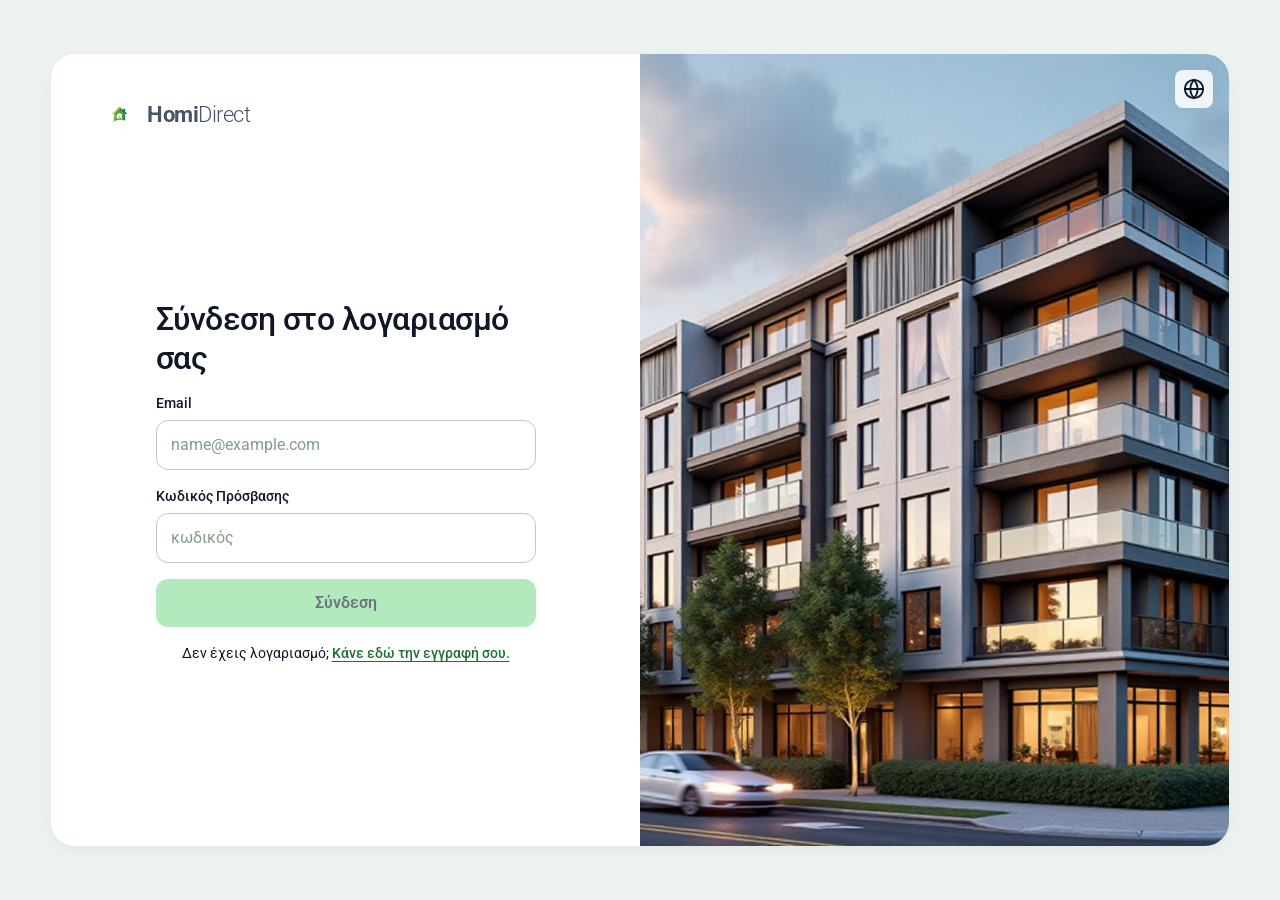
==== pages/login.html @ fa429a1b "first version ui for home, signup and login pages" ====
<!DOCTYPE html>
<html lang="el">

<head>
    <meta charset="UTF-8">
    <meta name="viewport" content="width=device-width, initial-scale=1.0">
    <link rel="icon" type="image/x-icon" href="../public/favicon.ico">
    <title>HomiDirect - Log in</title>
    <link rel="preconnect" href="https://fonts.googleapis.com">
    <link rel="preconnect" href="https://fonts.gstatic.com" crossorigin>
    <link href="https://fonts.googleapis.com/css2?family=Roboto:wght@300;400;500;700&display=swap" rel="stylesheet">
    <link rel="stylesheet" href="../styling/styles.css">
</head>

<body>
    <main class="auth-page">
        <div class="auth-card" style="--auth-image: url('../public/hero-bg.jpg')">

            <div class="dropdown auth-lang">
                <button class="icon-button" id="lang-button" data-i18n-aria="nav.language" aria-haspopup="true"
                    aria-expanded="false">
                    <svg width="22" height="22" viewBox="0 0 24 24" fill="none" stroke="currentColor" stroke-width="2"
                        stroke-linecap="round" stroke-linejoin="round" aria-hidden="true">
                        <circle cx="12" cy="12" r="10" />
                        <path d="M2 12h20" />
                        <path
                            d="M12 2a15.3 15.3 0 0 1 4 10 15.3 15.3 0 0 1-4 10 15.3 15.3 0 0 1-4-10 15.3 15.3 0 0 1 4-10z" />
                    </svg>
                </button>
                <ul class="dropdown-menu" id="lang-menu" hidden>
                    <li><button data-lang="en">English</button></li>
                    <li><button data-lang="el">Ελληνικά</button></li>
                </ul>
            </div>

            <section class="auth-form-side">
                <div class="auth-brand">
                    <img src="../public/logo.png" alt="HomiDirect logo">
                    <span><b>Homi</b>Direct</span>
                </div>

                <form class="auth-form" data-auth="login" method="post" novalidate>
                    <h1 class="auth-title" data-i18n="login.h1">Σύνδεση στο λογαριασμό σας</h1>

                    <div class="auth-field">
                        <label class="auth-label" for="email" data-i18n="auth.email">Email</label>
                        <input class="auth-input" type="email" id="email" name="email" autocomplete="email" required
                            placeholder="name@example.com" data-i18n-placeholder="auth.email.placeholder">
                    </div>

                    <div class="auth-field">
                        <label class="auth-label" for="password" data-i18n="auth.password">Κωδικός</label>
                        <input class="auth-input" type="password" id="password" name="password"
                            autocomplete="current-password" placeholder="Ο κωδικός σας..."
                            data-i18n-placeholder="auth.password.placeholder" required>
                    </div>

                    <button class="auth-btn" type="submit" data-i18n="auth.login.submit" disabled>Σύνδεση</button>

                    <p class="auth-switch"><span data-i18n="auth.login.haveAccount">Δεν έχεις λογαριασμό;</span> <a
                            href="register.html" data-i18n="auth.signup.link">Κάνε εδώ την εγγραφή σου.</a></p>
                </form>
            </section>
            <div class="auth-image-side" aria-hidden="true"></div>
        </div>
    </main>

    <script src="../scripts/i18n.js"></script>
    <script src="../scripts/auth.js"></script>

</body>

</html>
---- styling/styles.css ----
/* ==========================================================
   COLOR PALETTE
   ========================================================== */

:root {
    --background: hsl(0 0% 100%);
    --foreground: hsl(222 47% 11%);

    --primary: hsl(132 56% 68%);
    --primary-foreground: hsl(222 47% 11%);

    --secondary: hsl(89 59% 69%);
    --accent: hsl(61 61% 68%);

    --muted: hsl(132 20% 94%);
    --muted-foreground: hsl(132 16% 45%);

    --border: hsl(214 32% 91%);
    --destructive: hsl(0 84% 60%);

    --radius: 0.75rem;
    --shadow: 0 4px 20px -4px hsl(222 47% 11% / 0.08);

    /* auth pages */
    --auth-radius: calc(var(--radius) * 2);
    --auth-link: hsl(132 56% 28%);
    --auth-input-border: color-mix(in srgb, var(--foreground) 25%, var(--background));
}

.dark {
    --background: hsl(222 47% 11%);
    --foreground: hsl(210 40% 98%);

    --primary: hsl(132 56% 45%);
    --primary-foreground: hsl(0 0% 100%);

    --secondary: hsl(89 30% 18%);
    --accent: hsl(61 50% 55%);

    --muted: hsl(89 20% 18%);
    --muted-foreground: hsl(132 15% 60%);

    --border: hsl(217 33% 18%);
    --destructive: hsl(0 63% 31%);

    --shadow: 0 4px 20px -4px hsl(0 0% 0% / 0.3);

    --auth-link: hsl(132 56% 60%);
}

/* ==========================================================
   BASE
   ========================================================== */

* {
    margin: 0;
    box-sizing: border-box;
}

html,
body {
    height: 100%;
}

body {
    display: flex;
    flex-direction: column;
    min-height: 100vh;
    font-family: "Roboto", system-ui, sans-serif;
    font-size: 16px;
    line-height: 1.5;
    background: var(--background);
    color: var(--foreground);
}

/* τα inputs και τα κουμπιά δεν κληρονομούν το font από μόνα τους */
input,
button,
select,
textarea {
    font: inherit;
}

/* ==========================================================
   NAVIGATION BAR
   ========================================================== */

.navbar {
    display: flex;
    flex-direction: row;
    align-items: center;
    justify-content: space-around;
    user-select: none;
    background-color: var(--background);
    color: var(--foreground);
    height: 5rem;
    border-bottom: 1px solid var(--border);
    box-shadow: var(--shadow);
    position: relative;
    z-index: 10;
}

.navbar a {
    text-decoration: none;
    color: var(--muted-foreground);
}

.navbar-logo {
    display: flex;
    flex-direction: row;
    align-items: center;
    gap: 8px;
}

.navbar-logo img {
    max-width: 72px;
}

.navbar .homidirect-text {
    font-size: 24px;
    font-weight: 300;
    letter-spacing: -0.5px;
    color: rgb(71 85 105);
}

.navbar .homidirect-text b {
    font-weight: 700;
}

.nav-elements {
    display: flex;
    flex-direction: row;
    gap: 24px;
    align-items: center;
    font-weight: 400;
    font-size: 15px;
}

.nav-elements a {
    position: relative;
    padding-bottom: 4px;
}

.nav-elements a::after {
    content: "";
    position: absolute;
    left: 0;
    bottom: 0;
    width: 100%;
    height: 2px;
    background: var(--muted-foreground);
    transform: scaleX(0);
    transform-origin: right;
    transition: transform 0.3s ease;
}

.nav-elements a:hover::after,
.nav-elements a:focus-visible::after,
.nav-elements a.active::after {
    transform: scaleX(1);
    transform-origin: left;
}

.nav-buttons {
    display: flex;
    flex-direction: row;
    gap: 16px;
    align-items: center;
    font-weight: 400;
    font-size: 14px;
}

/* ==========================================================
   DROPDOWNS + BUTTONS
   ========================================================== */

.dropdown {
    position: relative;
}

.icon-button {
    display: flex;
    align-items: center;
    background: none;
    border: 0;
    padding: 6px;
    border-radius: 8px;
    color: var(--foreground);
    cursor: pointer;
}

.icon-button:hover {
    background: var(--muted);
}

.icon-button:focus {
    outline: none;
}

.icon-button:focus-visible {
    outline: 2px solid var(--primary);
    outline-offset: 2px;
}

.dropdown-menu {
    position: absolute;
    top: calc(100% + 8px);
    right: 0;
    min-width: 150px;
    list-style: none;
    padding: 6px;
    background: var(--background);
    border: 1px solid var(--border);
    border-radius: var(--radius);
    box-shadow: var(--shadow);
}

.dropdown-menu button,
.dropdown-menu a {
    display: block;
    width: 100%;
    text-align: left;
    padding: 10px 14px;
    background: none;
    border: 0;
    border-radius: 8px;
    font: inherit;
    color: var(--foreground);
    cursor: pointer;
}

.dropdown-menu button:hover,
.dropdown-menu a:hover {
    background: var(--muted);
}

.dropdown-menu button[aria-current="true"] {
    background: var(--secondary);
}

.green-button {
    background-color: var(--primary);
    border-radius: 10px;
    padding: 10px 16px;
    border: 0;
    font-weight: 600;
}

/* ==========================================================
   MAIN + HERO
   ========================================================== */

.main {
    flex: 1;
    background-color: var(--background);
}

.hero {
    background-image: linear-gradient(rgba(255, 255, 255, 0.5), rgba(255, 255, 255, 0.5)),
        url("../public/hero-bg.jpg");
    background-position: center;
    background-color: #cccccc;
    background-repeat: no-repeat;
    width: 98%;
    height: 400px;
    margin: 16px auto;
    position: relative;
    border-radius: 16px;
}

/* ==========================================================
   FOOTER
   ========================================================== */

.footer {
    background-color: var(--muted);
    color: var(--muted-foreground);
    user-select: none;
    padding: 40px 24px 28px;
}

/* ==========================================================
   AUTH PAGES (login / signup)
   ========================================================== */

.auth-page {
    flex: 1;
    display: grid;
    place-items: center;
    padding: 16px;
    background: var(--muted);
}

.auth-card {
    position: relative;
    display: grid;
    grid-template-columns: 1fr 1fr;
    grid-template-rows: minmax(0, 1fr);
    width: min(92vw, 1200px);
    height: min(88vh, 800px);
    background: var(--background);
    border-radius: var(--auth-radius);
    box-shadow: var(--shadow);
    overflow: hidden;
}

/* εικονίδιο γλώσσας πάνω δεξιά στην κάρτα */

.auth-card>.auth-lang {
    position: absolute;
    top: 16px;
    right: 16px;
    z-index: 2;
}

.auth-lang .icon-button {
    padding: 8px;
    background: color-mix(in srgb, var(--background) 85%, transparent);
    -webkit-backdrop-filter: blur(6px);
    backdrop-filter: blur(6px);
    box-shadow: var(--shadow);
}

.auth-lang .icon-button:hover {
    background: var(--background);
}

/* εικόνα */

.auth-image-side {
    background-color: var(--muted);
    background-image: var(--auth-image, url("../public/hero-bg.jpg"));
    background-position: center;
    background-size: cover;
    background-repeat: no-repeat;
}

/* φόρμα */

.auth-form-side {
    display: flex;
    flex-direction: column;
    padding: 40px 48px;
    overflow-y: auto;
}

.auth-brand {
    align-self: flex-start;
    display: flex;
    align-items: center;
    gap: 8px;
    font-size: 22px;
    font-weight: 300;
    letter-spacing: -0.5px;
    color: rgb(71 85 105);
    text-decoration: none;
}

.auth-brand img {
    width: 40px;
}

.auth-brand b {
    font-weight: 700;
}

.auth-form {
    display: flex;
    flex-direction: column;
    gap: 16px;
    width: 100%;
    max-width: 380px;
    margin: auto;
    padding-top: 24px;
}

.auth-title {
    font-size: 32px;
    font-weight: 500;
    letter-spacing: -0.5px;
    line-height: 1.2;
}

.auth-subtitle {
    margin-top: -8px;
    color: var(--muted-foreground);
}

/* πεδία */

.auth-field {
    display: flex;
    flex-direction: column;
    gap: 6px;
}

.auth-label {
    font-size: 14px;
    font-weight: 500;
}

.auth-input {
    width: 100%;
    padding: 12px 14px;
    color: var(--foreground);
    background: var(--background);
    border: 1px solid var(--auth-input-border);
    border-radius: var(--radius);
    transition: border-color 0.2s ease;
}

.auth-input::placeholder {
    color: var(--muted-foreground);
    opacity: 0.8;
}

.auth-input:focus-visible {
    outline: 2px solid var(--primary);
    outline-offset: 1px;
    border-color: var(--auth-link);
}

.auth-input:user-invalid {
    border-color: var(--destructive);
}

.auth-hint {
    font-size: 13px;
    color: color-mix(in srgb, var(--foreground) 70%, var(--background));
}

.auth-error {
    font-size: 14px;
    color: color-mix(in srgb, var(--destructive) 80%, var(--foreground));
}

/* checkbox */

.auth-row {
    display: flex;
    align-items: center;
    justify-content: space-between;
    gap: 12px;
    font-size: 14px;
}

.auth-check,
.auth-terms {
    display: flex;
    align-items: center;
    gap: 8px;
}

.auth-terms {
    align-items: flex-start;
    gap: 10px;
    font-size: 14px;
}

.auth-form input[type="checkbox"] {
    flex-shrink: 0;
    width: 16px;
    height: 16px;
    margin-top: 2px;
    accent-color: var(--auth-link);
}

/* κουμπιά */

.auth-btn {
    padding: 12px 16px;
    font-weight: 600;
    color: var(--primary-foreground);
    background: var(--primary);
    border: 0;
    border-radius: var(--radius);
    cursor: pointer;
    transition: filter 0.2s ease;
}

.auth-btn:hover {
    filter: brightness(0.95);
}

.auth-btn:focus-visible {
    outline: 2px solid var(--foreground);
    outline-offset: 2px;
}

.auth-btn:disabled {
    opacity: 0.6;
    cursor: not-allowed;
}

.auth-btn:disabled:hover {
    filter: none;
}

.auth-social {
    color: var(--foreground);
    background: var(--background);
    border: 1px solid var(--auth-input-border);
}

.auth-divider {
    display: flex;
    align-items: center;
    gap: 12px;
    font-size: 14px;
    color: var(--muted-foreground);
}

.auth-divider::before,
.auth-divider::after {
    content: "";
    flex: 1;
    height: 1px;
    background: var(--border);
}

.auth-switch {
    text-align: center;
    font-size: 14px;
}

/* links μέσα στη φόρμα */

.auth-form a {
    color: var(--auth-link);
    font-weight: 500;
    text-decoration: underline;
    text-underline-offset: 3px;
}

.auth-form a:hover {
    text-decoration-thickness: 2px;
}

/* κάτω από 768px: ολόκληρη οθόνη, η εικόνα γίνεται φόντο και η φόρμα πάνελ με blur */

@media (max-width: 767px) {
    .auth-page {
        padding: 0;
        background: none;
    }

    .auth-card {
        grid-template-columns: 1fr;
        place-items: center;
        width: 100%;
        height: 100vh;
        height: 100dvh;
        padding: 16px;
        border-radius: 0;
        box-shadow: none;
        background-color: var(--muted);
        background-image: var(--auth-image, url("../public/hero-bg.jpg"));
        background-position: center;
        background-size: cover;
        background-repeat: no-repeat;
    }

    .auth-image-side {
        display: none;
    }

    .auth-form-side {
        width: 100%;
        max-width: 440px;
        max-height: 100%;
        padding: 28px 24px;
        border-radius: var(--auth-radius);
        background: color-mix(in srgb, var(--background) 85%, transparent);
        -webkit-backdrop-filter: blur(12px);
        backdrop-filter: blur(12px);
    }
}
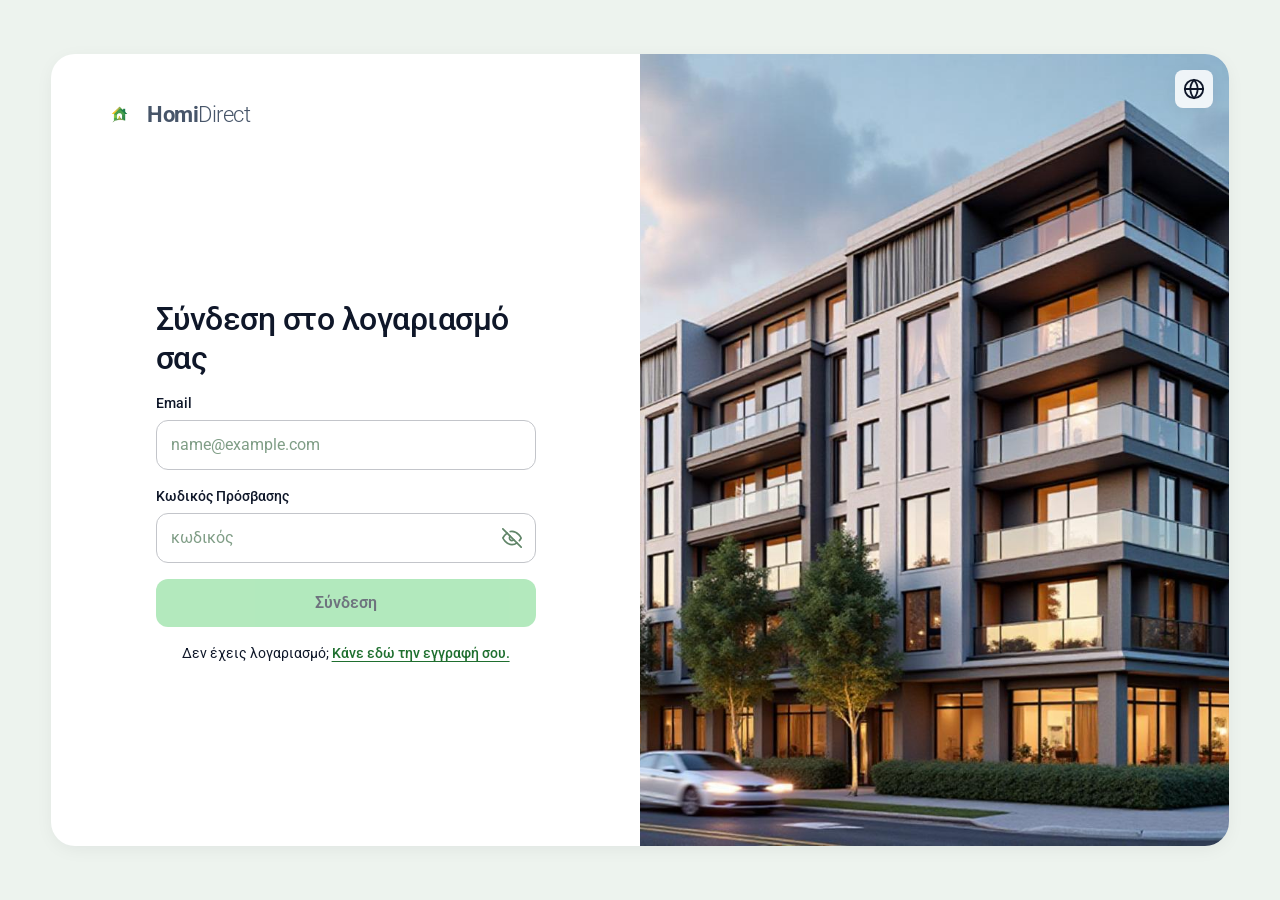
==== commit 6de9e15b: "google icon on signup + hide unhide password" ====
--- a/pages/login.html
+++ b/pages/login.html
@@ -50,9 +50,27 @@
 
                     <div class="auth-field">
                         <label class="auth-label" for="password" data-i18n="auth.password">Κωδικός</label>
-                        <input class="auth-input" type="password" id="password" name="password"
-                            autocomplete="current-password" placeholder="Ο κωδικός σας..."
-                            data-i18n-placeholder="auth.password.placeholder" required>
+                        <div class="password-field">
+                            <input class="auth-input" type="password" id="password" name="password"
+                                autocomplete="current-password" placeholder="Ο κωδικός σας..."
+                                data-i18n-placeholder="auth.password.placeholder" required>
+                            <button type="button" class="password-toggle" aria-label="Εμφάνιση κωδικού"
+                                aria-pressed="false">
+                                <svg class="icon-eye" width="20" height="20" viewBox="0 0 24 24" fill="none"
+                                    stroke="currentColor" stroke-width="2" stroke-linecap="round"
+                                    stroke-linejoin="round" aria-hidden="true" hidden>
+                                    <path d="M1 12s4-8 11-8 11 8 11 8-4 8-11 8-11-8-11-8z" />
+                                    <circle cx="12" cy="12" r="3" />
+                                </svg>
+                                <svg class="icon-eye-off" width="20" height="20" viewBox="0 0 24 24" fill="none"
+                                    stroke="currentColor" stroke-width="2" stroke-linecap="round"
+                                    stroke-linejoin="round" aria-hidden="true">
+                                    <path
+                                        d="M17.94 17.94A10.07 10.07 0 0 1 12 20c-7 0-11-8-11-8a18.45 18.45 0 0 1 5.06-5.94M9.9 4.24A9.12 9.12 0 0 1 12 4c7 0 11 8 11 8a18.5 18.5 0 0 1-2.16 3.19m-6.72-1.07a3 3 0 1 1-4.24-4.24" />
+                                    <line x1="1" y1="1" x2="23" y2="23" />
+                                </svg>
+                            </button>
+                        </div>
                     </div>
 
                     <button class="auth-btn" type="submit" data-i18n="auth.login.submit" disabled>Σύνδεση</button>
--- a/styling/styles.css
+++ b/styling/styles.css
@@ -429,6 +429,48 @@
     color: color-mix(in srgb, var(--foreground) 70%, var(--background));
 }
 
+/* εμφάνιση/απόκρυψη κωδικού */
+
+.password-field {
+    position: relative;
+}
+
+.password-field .auth-input {
+    padding-right: 46px;
+}
+
+.password-toggle {
+    position: absolute;
+    top: 50%;
+    right: 6px;
+    transform: translateY(-50%);
+    display: inline-flex;
+    align-items: center;
+    justify-content: center;
+    width: 36px;
+    height: 36px;
+    padding: 0;
+    border: none;
+    background: transparent;
+    border-radius: calc(var(--radius) - 2px);
+    color: var(--muted-foreground);
+    cursor: pointer;
+}
+
+.password-toggle:hover {
+    color: var(--foreground);
+}
+
+.password-toggle:focus-visible {
+    outline: 2px solid var(--primary);
+    outline-offset: 1px;
+}
+
+/* το attribute hidden δεν κρύβει τα SVG σε όλους τους browsers */
+.password-toggle svg[hidden] {
+    display: none;
+}
+
 .auth-error {
     font-size: 14px;
     color: color-mix(in srgb, var(--destructive) 80%, var(--foreground));
@@ -497,6 +539,10 @@
 }
 
 .auth-social {
+    display: inline-flex;
+    align-items: center;
+    justify-content: center;
+    gap: 10px;
     color: var(--foreground);
     background: var(--background);
     border: 1px solid var(--auth-input-border);
